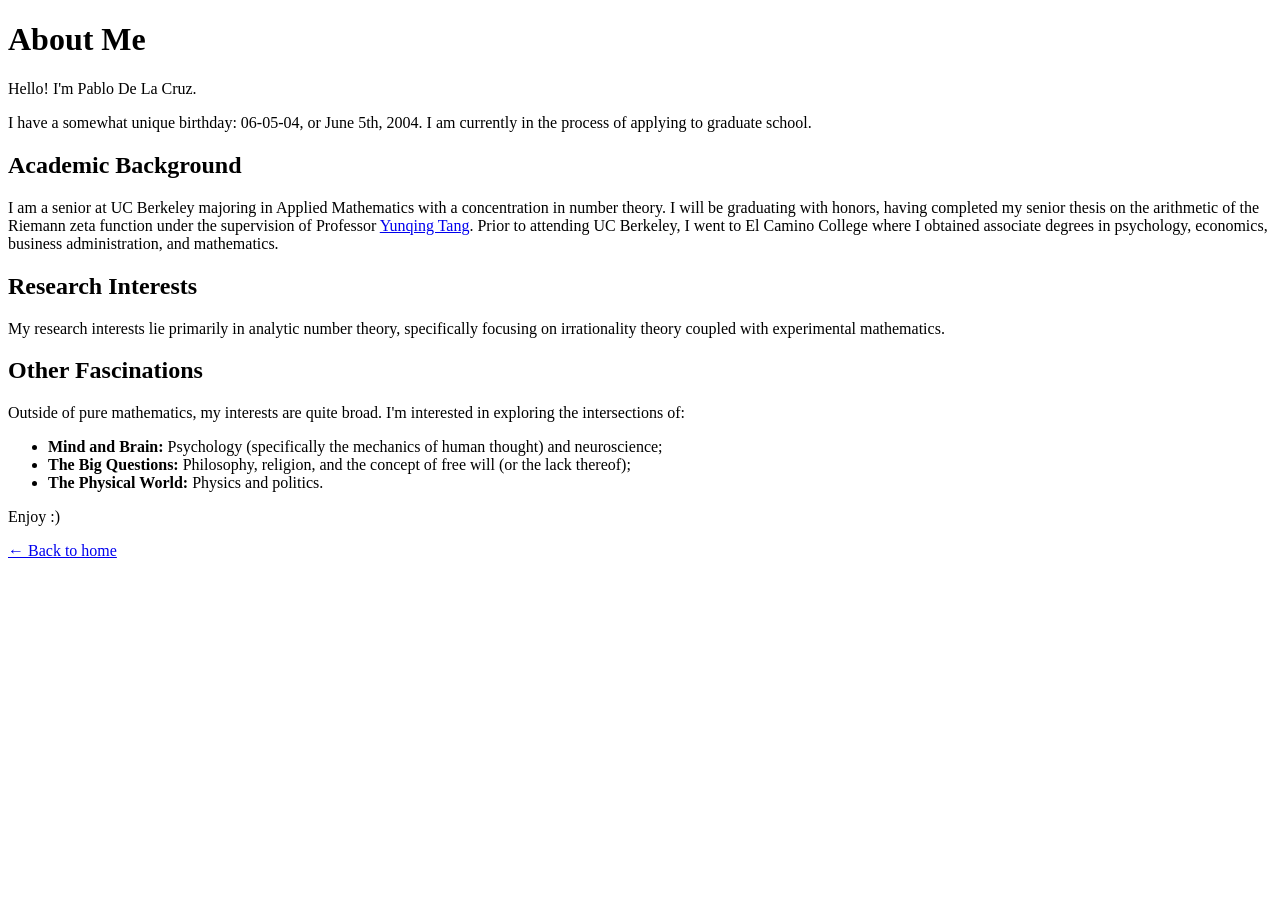
==== about.html @ 6f96e09e "Add files via upload" ====
<!DOCTYPE html>
<html lang="en">
<head>
    <meta charset="UTF-8">
    <meta name="viewport" content="width=device-width, initial-scale=1.0">
    <title>About Me | P.Y. Cruz</title>
    <meta name="description" content="Academic background, research interests, and general interests of Pablo De La Cruz (UC Berkeley).">
    <meta name="robots" content="index, follow">
    <link rel="canonical" href="https://pycruz.com/about.html">

    <meta property="og:title" content="About Me | P.Y. Cruz">
    <meta property="og:description" content="Academic background, research interests, and general interests of Pablo De La Cruz (UC Berkeley).">
    <meta property="og:url" content="https://pycruz.com/about.html">
    <meta property="og:type" content="website">

    <link rel="stylesheet" href="css/style.css">
</head>
<body>

    <header>
        <h1>About Me</h1>
        <p class="subtitle">Hello! I'm Pablo De La Cruz.</p>
    </header>

    <main>
        <section aria-label="Introduction">
            <p>I have a somewhat unique birthday: 06-05-04, or June 5th, 2004. I am currently in the process
            of applying to graduate school.</p>
        </section>

        <section aria-label="Academic Background">
            <h2>Academic Background</h2>
            <p>I am a senior at UC Berkeley majoring in Applied Mathematics with a concentration
                in number theory. I will be graduating with honors, having completed my senior thesis on the arithmetic of the
                Riemann zeta function under the supervision of Professor
                <a href="https://en.wikipedia.org/wiki/Yunqing_Tang" target="_blank" rel="noopener">Yunqing Tang</a>. Prior to attending UC
                Berkeley, I went to El Camino College where I obtained associate degrees in psychology, economics, business
                administration, and mathematics.</p>
        </section>

        <section aria-label="Research Interests">
            <h2>Research Interests</h2>
            <p>My research interests lie primarily in analytic number theory, specifically focusing on
                irrationality theory coupled with experimental mathematics.</p>
        </section>

        <section aria-label="Other Fascinations">
            <h2>Other Fascinations</h2>
            <p>Outside of pure mathematics, my interests are quite broad. I'm interested in exploring the intersections of:</p>

            <ul class="interests-list">
                <li><strong>Mind and Brain:</strong> Psychology (specifically the mechanics of human thought) and neuroscience;</li>
                <li><strong>The Big Questions:</strong> Philosophy, religion, and the concept of free will (or the lack thereof);</li>
                <li><strong>The Physical World:</strong> Physics and politics.</li>
            </ul>
        </section>

        <p>Enjoy :)</p>
    </main>

    <nav class="main-nav" aria-label="Breadcrumb Navigation">
        <a href="index.html">← Back to home</a>
    </nav>

</body>
</html>
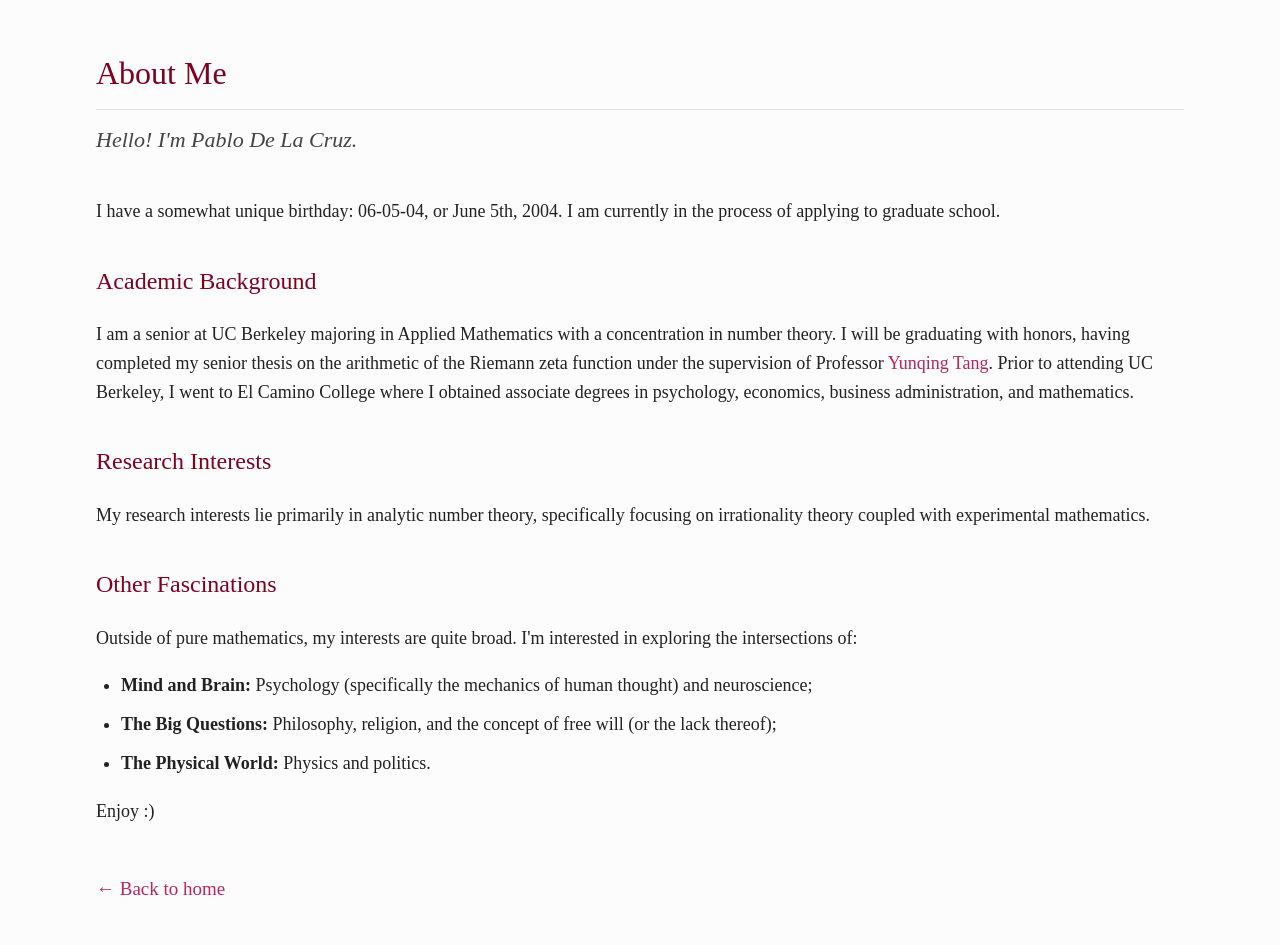
==== commit 21bc1fd5: "Update about.html" ====
--- a/about.html
+++ b/about.html
@@ -14,6 +14,9 @@
     <meta property="og:type" content="website">
 
     <link rel="stylesheet" href="css/style.css">
+
+    <link rel="icon" type="image/svg+xml" href="images/favicon.svg">
+    <link rel="apple-touch-icon" href="images/apple-touch-icon.png">
 </head>
 <body>
 
@@ -63,4 +66,4 @@
     </nav>
 
 </body>
-</html>+</html>
--- a/css/style.css
+++ b/css/style.css
@@ -0,0 +1,140 @@
+* {
+    box-sizing: border-box;
+}
+
+.subtitle {
+    font-size: 22px;
+    color: #444444;
+    margin-top: -10px;
+    margin-bottom: 40px;
+    font-style: italic;
+}
+
+body {
+    background-color: #fcfcfc;
+    color: #222222;
+    font-family: Georgia, 'Times New Roman', Times, serif;
+    line-height: 1.6;
+
+    width: 85%;
+    margin: 40px auto;
+    padding: 0;
+
+    font-size: 19px;
+}
+
+h1, h2, h3 {
+    color: #800020;
+    font-weight: normal;
+    margin-top: 1.5em;
+}
+
+h1 {
+    font-size: 32px;
+    border-bottom: 1px solid #e0e0e0;
+    padding-bottom: 10px;
+}
+
+h2 {
+    font-size: 24px;
+}
+
+p {
+    font-size: 18px;
+    text-align: left;
+}
+
+a {
+    color: #b8265a;
+    text-decoration: none;
+    border-bottom: none;
+    transition: color 0.15s ease;
+}
+
+a:hover {
+    color: #e64784;
+    border-bottom: 1px solid #e64784;
+}
+
+/* Images & Layout */
+.photos img {
+    width: 25%;
+    min-width: 200px;
+    float: right;
+    margin: 0 0 20px 40px;
+    border-radius: 2px;
+}
+
+main::after {
+    content: "";
+    display: table;
+    clear: both;
+}
+
+.site-footer {
+    margin-top: 100px;
+}
+
+.footer-divider {
+    border: 0;
+    border-top: 2px solid #e0e0e0;
+    margin-bottom: 15px;
+}
+
+.footnote {
+    font-size: 14px;
+    color: #666666;
+    font-style: italic;
+}
+
+.interests-list {
+    margin: 20px 0;
+    padding-left: 25px;
+}
+
+.interests-list li {
+    font-size: 18px;
+    margin-bottom: 12px;
+    line-height: 1.5;
+}
+
+.intro-text {
+    font-size: 20px;
+    margin-bottom: 40px;
+    max-width: 700px;
+}
+
+.main-nav {
+    margin-top: 30px;
+}
+
+.main-nav ul {
+    list-style-type: none;
+    padding: 0;
+    margin: 0;
+}
+
+.main-nav li {
+    margin-bottom: 14px;
+}
+
+.main-nav a {
+    font-size: 19px;
+    display: inline-block;
+}
+
+@media (max-width: 600px) {
+    body {
+        width: 90%;
+        margin: 20px auto;
+        font-size: 18px;
+    }
+
+    .photos img {
+        float: none;
+        display: block;
+        width: 60%;
+        max-width: 220px;
+        margin: 0 auto 30px auto;
+    }
+}
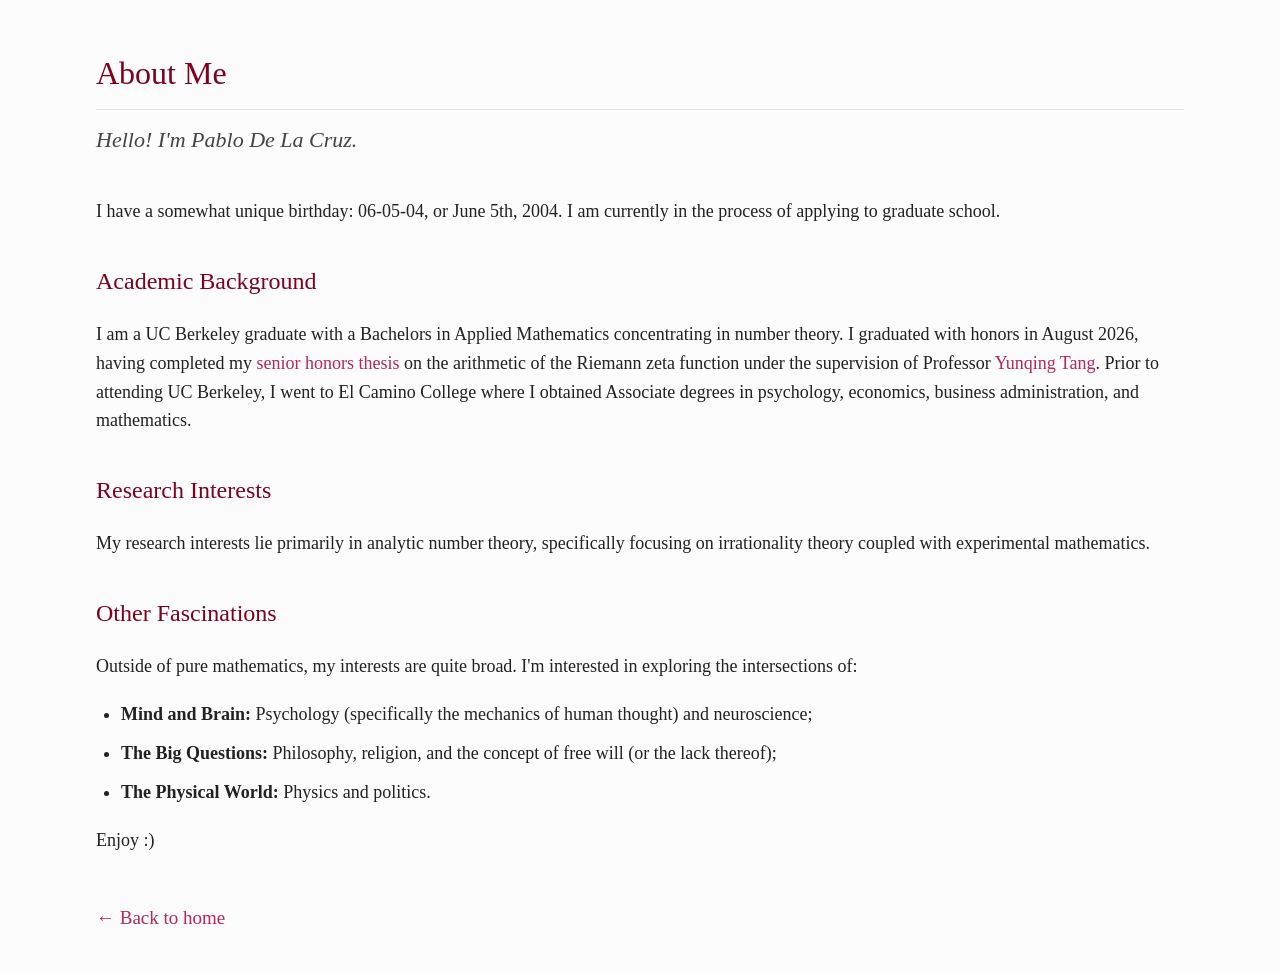
==== commit f475a064: "Update about.html" ====
--- a/about.html
+++ b/about.html
@@ -14,9 +14,6 @@
     <meta property="og:type" content="website">
 
     <link rel="stylesheet" href="css/style.css">
-
-    <link rel="icon" type="image/svg+xml" href="images/favicon.svg">
-    <link rel="apple-touch-icon" href="images/apple-touch-icon.png">
 </head>
 <body>
 
@@ -33,11 +30,11 @@
 
         <section aria-label="Academic Background">
             <h2>Academic Background</h2>
-            <p>I am a senior at UC Berkeley majoring in Applied Mathematics with a concentration
-                in number theory. I will be graduating with honors, having completed my senior thesis on the arithmetic of the
+            <p>I am a UC Berkeley graduate with a Bachelors in Applied Mathematics concentrating
+                in number theory. I graduated with honors in August 2026, having completed my <a href="https://pycruz.com/On_The_Arithmetic_Nature_Of_The_Zeta_Function_And_Its_Generalizations.pdf" target="_blank" rel="noopener">senior honors thesis</a> on the arithmetic of the
                 Riemann zeta function under the supervision of Professor
                 <a href="https://en.wikipedia.org/wiki/Yunqing_Tang" target="_blank" rel="noopener">Yunqing Tang</a>. Prior to attending UC
-                Berkeley, I went to El Camino College where I obtained associate degrees in psychology, economics, business
+                Berkeley, I went to El Camino College where I obtained Associate degrees in psychology, economics, business
                 administration, and mathematics.</p>
         </section>
 
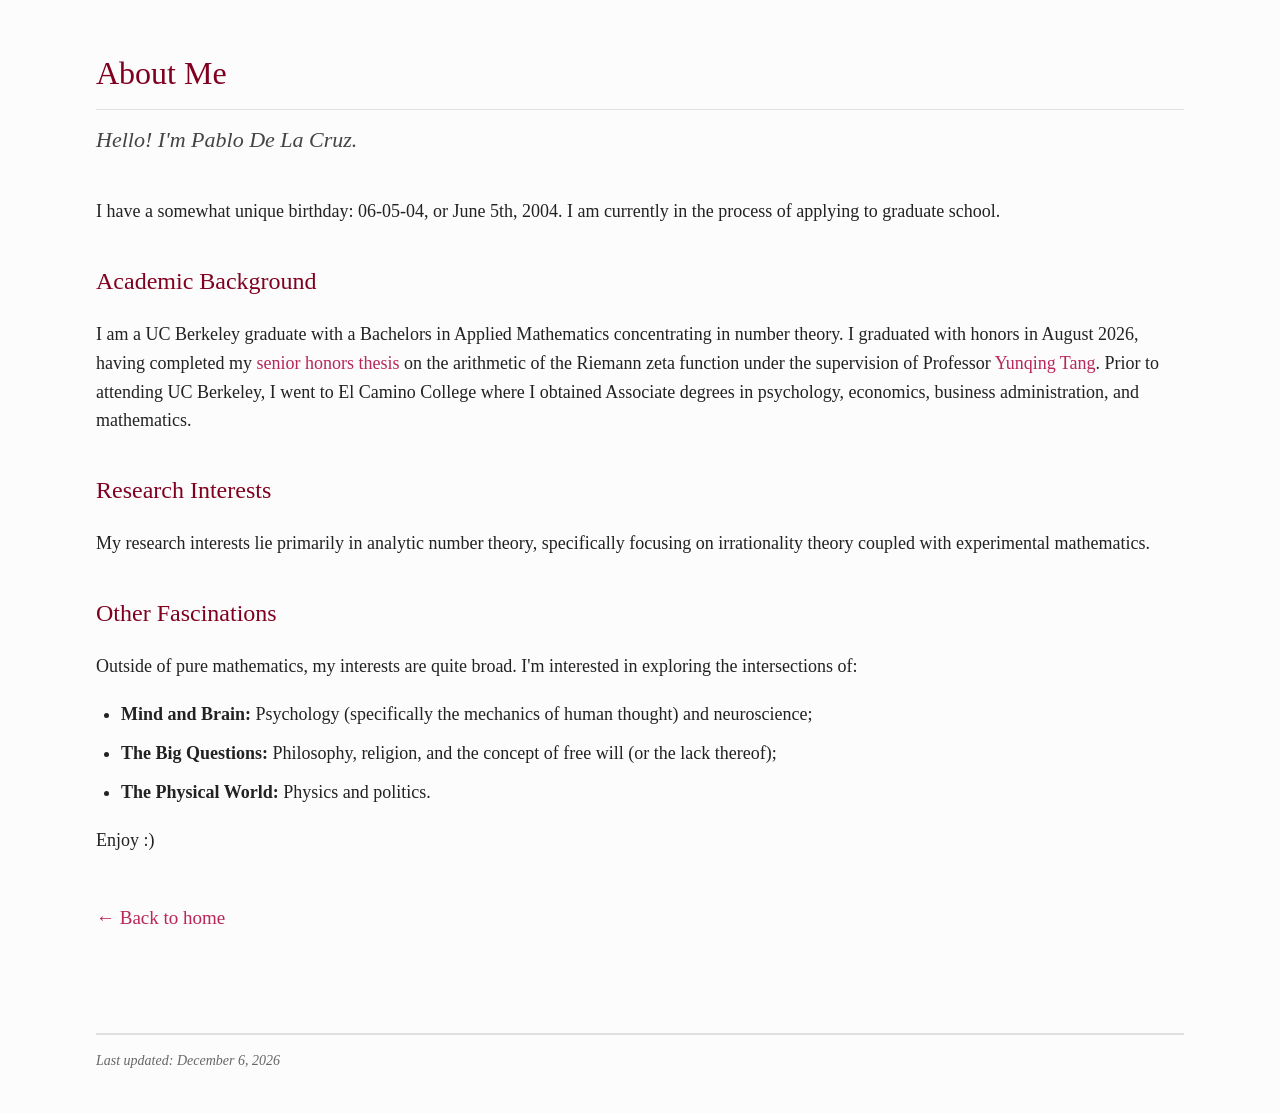
==== commit 5e28b534: "Update about.html" ====
--- a/about.html
+++ b/about.html
@@ -12,8 +12,12 @@
     <meta property="og:description" content="Academic background, research interests, and general interests of Pablo De La Cruz (UC Berkeley).">
     <meta property="og:url" content="https://pycruz.com/about.html">
     <meta property="og:type" content="website">
+    <meta property="og:image" content="https://pycruz.com/favicon.png">
 
     <link rel="stylesheet" href="css/style.css">
+
+    <link rel="icon" type="image/svg+xml" href="images/favicon.svg">
+    <link rel="apple-touch-icon" href="images/apple-touch-icon.png">
 </head>
 <body>
 
@@ -62,5 +66,17 @@
         <a href="index.html">← Back to home</a>
     </nav>
 
+    <footer class="site-footer">
+        <hr class="footer-divider">
+        <p id="last-updated" class="footnote">Last updated: October 2026</p>
+    </footer>
+
+<script>
+        var lastModifiedDate = new Date(document.lastModified);
+        var options = { year: 'numeric', month: 'long', day: 'numeric' };
+        var formattedDate = lastModifiedDate.toLocaleDateString('en-US', options);
+        document.getElementById("last-updated").textContent = "Last updated: " + formattedDate;
+    </script>
+
 </body>
 </html>
